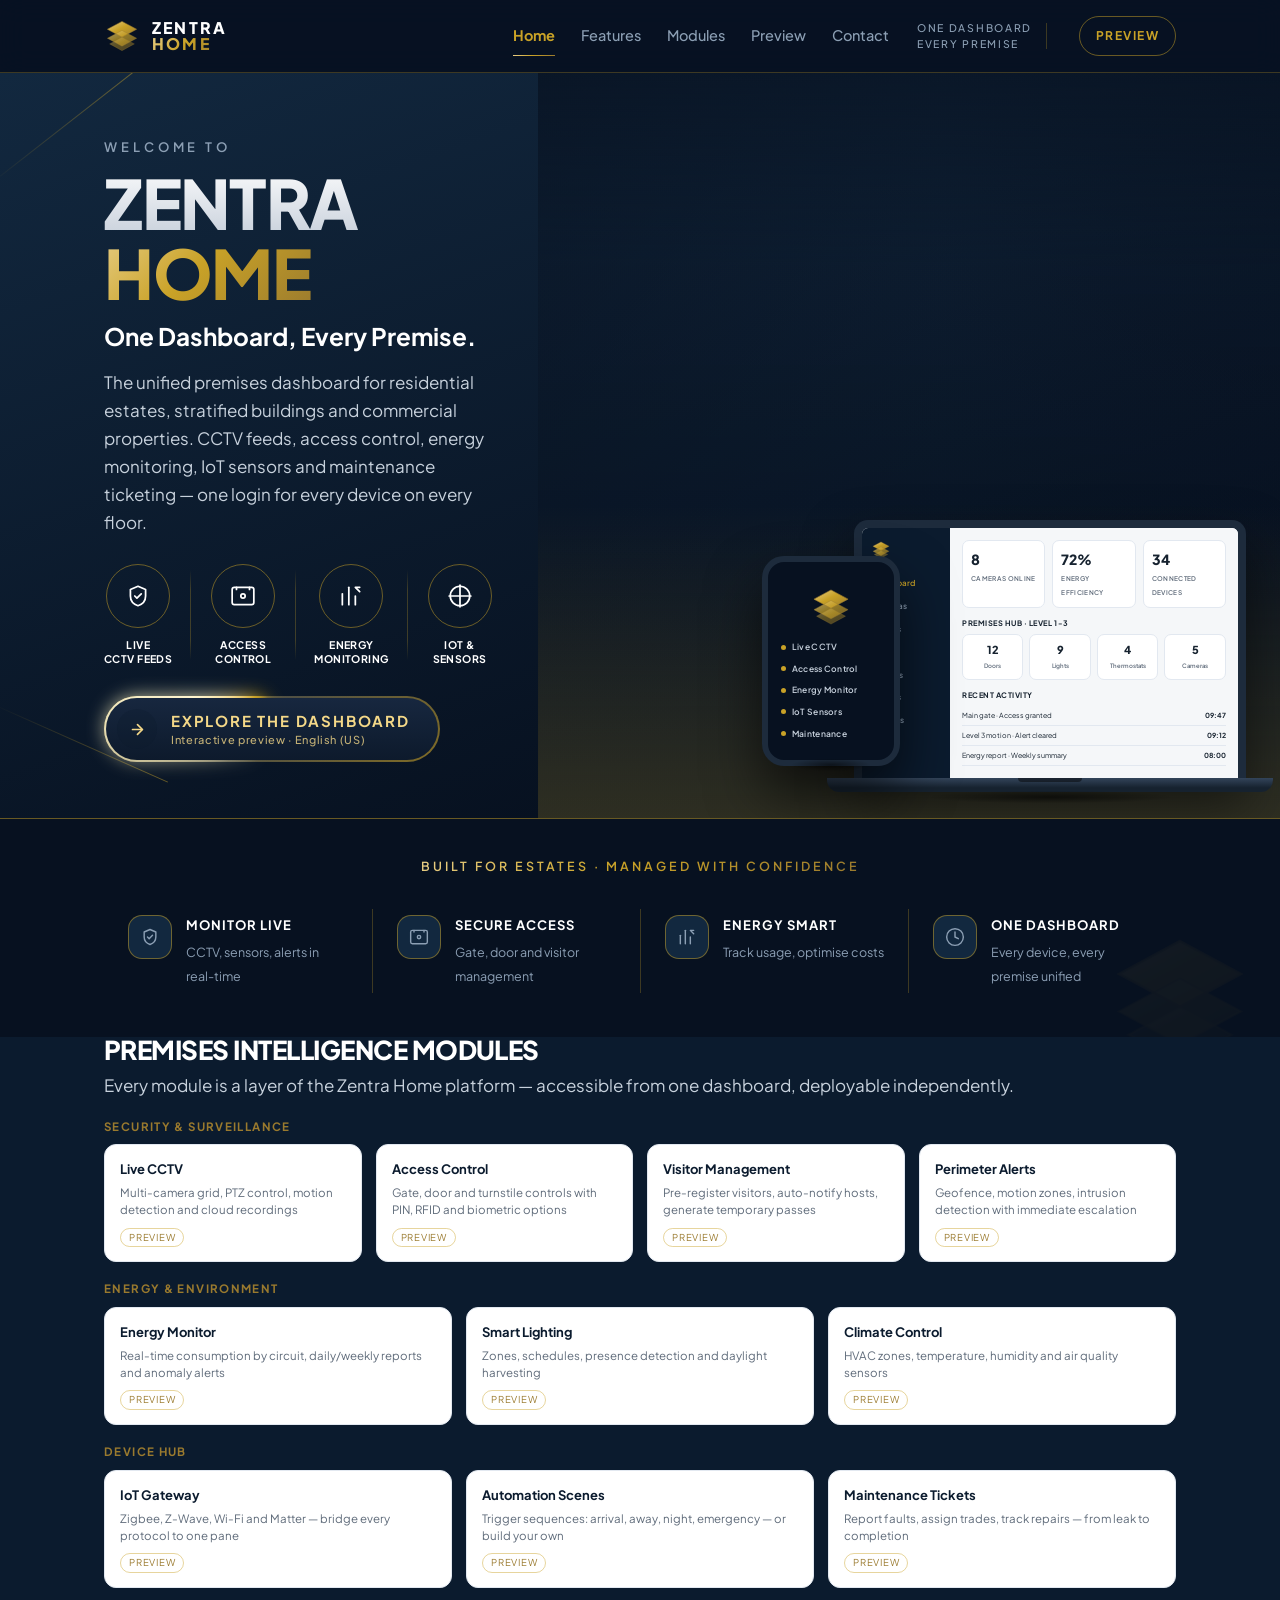
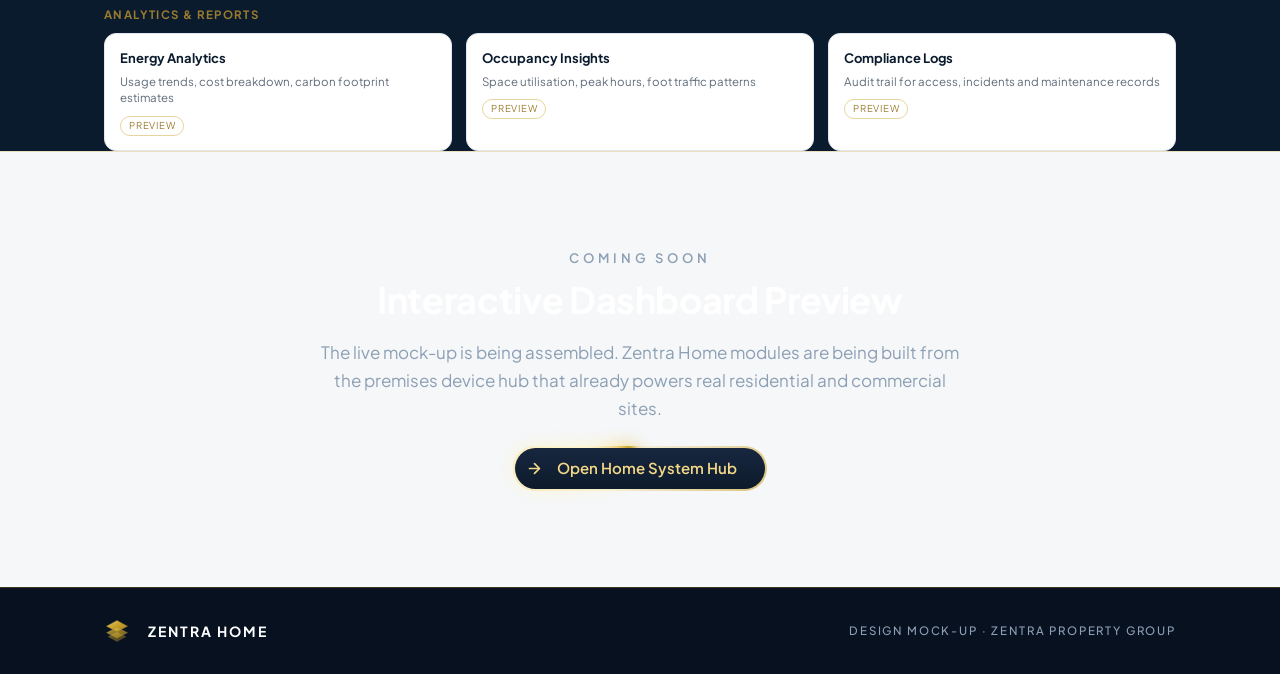
==== index.html @ 0ee9aa69 "Zentra Home — premises dashboard landing page" ====
<!DOCTYPE html>
<html lang="en">
<head>
<meta charset="utf-8">
<meta name="viewport" content="width=device-width, initial-scale=1">
<title>Zentra Home — One Dashboard, Every Premise.</title>
<meta name="description" content="Zentra Home — the unified premises dashboard for residential and commercial properties: CCTV, access control, energy monitoring, IoT automation and device hub in one platform.">
<meta name="robots" content="noindex, nofollow">
<link rel="icon" href="favicon.svg" type="image/svg+xml">
<link rel="stylesheet" href="assets/zentra.css">
</head>
<body>

<!-- ===== reusable brand mark ===== -->
<svg width="0" height="0" style="position:absolute" aria-hidden="true">
  <defs>
    <linearGradient id="gGold" x1="0" y1="0" x2="1" y2="1">
      <stop offset="0%" stop-color="#E8CE86"/><stop offset="45%" stop-color="#C9A227"/><stop offset="100%" stop-color="#9A7A2E"/>
    </linearGradient>
    <symbol id="mark" viewBox="0 0 64 64">
      <path d="M32 6 L58 20 L32 34 L6 20 Z" fill="url(#gGold)" opacity="1"/>
      <path d="M32 22 L58 36 L32 50 L6 36 Z" fill="url(#gGold)" opacity=".72"/>
      <path d="M32 34 L54 46 L32 58 L10 46 Z" fill="url(#gGold)" opacity=".44"/>
      <path d="M32 6 L58 20 L32 34 L6 20 Z" fill="none" stroke="#9A7A2E" stroke-width="1.1" opacity=".85"/>
      <path d="M32 22 L58 36 L32 50 L6 36 Z" fill="none" stroke="#9A7A2E" stroke-width="1" opacity=".6"/>
      <path d="M32 34 L54 46 L32 58 L10 46 Z" fill="none" stroke="#9A7A2E" stroke-width="1" opacity=".45"/>
    </symbol>
  </defs>
</svg>

<!-- ===================== HEADER ===================== -->
<header class="site-header">
  <div class="wrap header-inner">
    <a class="brand" href="#" aria-label="Zentra Home home">
      <svg class="brand-mark" aria-hidden="true"><use href="#mark"/></svg>
      <span class="brand-text"><b>ZENTRA</b><span>HOME</span></span>
    </a>
    <nav class="nav" aria-label="Main">
      <a href="#" aria-current="page">Home</a>
      <a href="#features">Features</a>
      <a href="#modules">Modules</a>
      <a href="#preview">Preview</a>
      <a href="#contact">Contact</a>
    </nav>
    <div class="header-tagline">
      <span>ONE DASHBOARD<br>EVERY PREMISE</span>
      <span class="bar"></span>
    </div>
    <a class="header-login" href="#preview">Preview</a>
  </div>
</header>

<!-- ===================== HERO ===================== -->
<section class="hero">
  <div class="hero-copy">
    <span class="sheen tl" aria-hidden="true" data-bleed></span>
    <span class="sheen bl" aria-hidden="true" data-bleed></span>

    <p class="eyebrow">Welcome To</p>
    <h1 class="display"><span class="grad-silver">ZENTRA</span> <span class="grad-gold">HOME</span></h1>
    <p class="subhead">One Dashboard, Every Premise.</p>
    <p class="lead">The unified premises dashboard for residential estates, stratified buildings and commercial properties. CCTV feeds, access control, energy monitoring, IoT sensors and maintenance ticketing — one login for every device on every floor.</p>

    <div class="feature-rail">
      <a class="item" href="#modules">
        <span class="icon-circle" aria-hidden="true">
          <svg width="26" height="26" viewBox="0 0 24 24" fill="none" stroke="currentColor" stroke-width="1.6" stroke-linecap="round" stroke-linejoin="round"><path d="M12 3l7 3v6c0 4.2-2.9 7.6-7 9-4.1-1.4-7-4.8-7-9V6z"/><path d="m9 12 2 2 4-4"/></svg>
        </span>
        <span>Live<br>CCTV Feeds</span>
      </a>
      <span class="divider-fade"></span>
      <a class="item" href="#modules">
        <span class="icon-circle" aria-hidden="true">
          <svg width="26" height="26" viewBox="0 0 24 24" fill="none" stroke="currentColor" stroke-width="1.6" stroke-linecap="round" stroke-linejoin="round"><rect x="2" y="4" width="20" height="16" rx="2"/><circle cx="12" cy="12" r="2"/><path d="M6 4v2"/><path d="M18 4v2"/></svg>
        </span>
        <span>Access<br>Control</span>
      </a>
      <span class="divider-fade"></span>
      <a class="item" href="#modules">
        <span class="icon-circle" aria-hidden="true">
          <svg width="26" height="26" viewBox="0 0 24 24" fill="none" stroke="currentColor" stroke-width="1.6" stroke-linecap="round" stroke-linejoin="round"><path d="M4 20V10"/><path d="M10 20V4"/><path d="M16 20v-8"/><path d="m20 8-3.5-3.5"/><path d="M20 4h-4"/></svg>
        </span>
        <span>Energy<br>Monitoring</span>
      </a>
      <span class="divider-fade"></span>
      <a class="item" href="#modules">
        <span class="icon-circle" aria-hidden="true">
          <svg width="26" height="26" viewBox="0 0 24 24" fill="none" stroke="currentColor" stroke-width="1.6" stroke-linecap="round" stroke-linejoin="round"><circle cx="12" cy="12" r="9"/><path d="M12 2v20"/><path d="M2 12h20"/></svg>
        </span>
        <span>IoT &amp;<br>Sensors</span>
      </a>
    </div>

    <div class="cta-row">
      <a class="zbtn zbtn--pill" href="#preview">
        <span class="zbtn-face zbtn-face--hero">
          <span class="orb" aria-hidden="true">
            <svg width="17" height="17" viewBox="0 0 24 24" fill="none" stroke="currentColor" stroke-width="2.4" stroke-linecap="round" stroke-linejoin="round"><path d="M5 12h13"/><path d="m12 5 7 7-7 7"/></svg>
          </span>
          <span class="stack">Explore The Dashboard<small>Interactive preview &middot; English (US)</small></span>
        </span>
      </a>
    </div>
  </div>

  <!-- visual field -->
  <div class="hero-visual" role="img" aria-label="Zentra Home dashboard showing CCTV feeds, energy gauges and device map on a laptop and phone">
    <div class="hero-bg" aria-hidden="true">
      <span class="hero-scrim"></span>
      <div class="grid-lines"></div>
      <span class="glow-spot" style="--x:65%;--y:45%" aria-hidden="true"></span>
      <span class="glow-spot" style="--x:30%;--y:65%" aria-hidden="true"></span>
    </div>

    <div class="devices">
      <!-- laptop -->
      <div class="laptop">
        <div class="laptop-screen">
          <div class="dash">
            <div class="dash-rail">
              <svg class="dmark" aria-hidden="true"><use href="#mark"/></svg>
              <div class="on">Dashboard</div><div>Cameras</div><div>Access</div>
              <div>Energy</div><div>Devices</div><div>Scenes</div><div>Settings</div>
            </div>
            <div class="dash-main">
              <div class="dash-stats">
                <div class="s"><b>8</b><i>Cameras Online</i></div>
                <div class="s"><b>72%</b><i>Energy Efficiency</i></div>
                <div class="s"><b>34</b><i>Connected Devices</i></div>
              </div>
              <div class="dash-sec">Premises Hub &middot; Level 1-3</div>
              <div class="dash-port">
                <div class="p"><b>12</b><i>Doors</i></div>
                <div class="p"><b>9</b><i>Lights</i></div>
                <div class="p"><b>4</b><i>Thermostats</i></div>
                <div class="p"><b>5</b><i>Cameras</i></div>
              </div>
              <div class="dash-sec">Recent Activity</div>
              <table class="dash-tbl">
                <tr><td>Main gate &middot; Access granted</td><td>09:47</td></tr>
                <tr><td>Level 3 motion &middot; Alert cleared</td><td>09:12</td></tr>
                <tr><td>Energy report &middot; Weekly summary</td><td>08:00</td></tr>
              </table>
            </div>
          </div>
        </div>
        <div class="laptop-base"></div>
      </div>
      <!-- phone -->
      <div class="phone">
        <svg class="pmark" aria-hidden="true"><use href="#mark"/></svg>
        <ul>
          <li><a href="#modules"><i></i>Live CCTV</a></li>
          <li><a href="#modules"><i></i>Access Control</a></li>
          <li><a href="#modules"><i></i>Energy Monitor</a></li>
          <li><a href="#modules"><i></i>IoT Sensors</a></li>
          <li><a href="#modules"><i></i>Maintenance</a></li>
        </ul>
      </div>
    </div>
  </div>
</section>

<!-- ===================== BENEFIT BAND ===================== -->
<section class="band" id="features">
  <div class="tagline"><span>Built For Estates &middot; Managed With Confidence</span></div>
  <div class="wrap">
    <div class="benefits">
      <div class="b">
        <span class="icon-tile" aria-hidden="true">
          <svg width="20" height="20" viewBox="0 0 24 24" fill="none" stroke="currentColor" stroke-width="1.7" stroke-linecap="round" stroke-linejoin="round"><path d="M12 3l7 3v6c0 4.2-2.9 7.6-7 9-4.1-1.4-7-4.8-7-9V6z"/><path d="m9 12 2 2 4-4"/></svg>
        </span>
        <div><b>Monitor Live</b><span>CCTV, sensors, alerts in real-time</span></div>
      </div>
      <div class="b">
        <span class="icon-tile" aria-hidden="true">
          <svg width="20" height="20" viewBox="0 0 24 24" fill="none" stroke="currentColor" stroke-width="1.7" stroke-linecap="round" stroke-linejoin="round"><rect x="2" y="4" width="20" height="16" rx="2"/><circle cx="12" cy="12" r="2"/><path d="M6 4v2"/><path d="M18 4v2"/></svg>
        </span>
        <div><b>Secure Access</b><span>Gate, door and visitor management</span></div>
      </div>
      <div class="b">
        <span class="icon-tile" aria-hidden="true">
          <svg width="20" height="20" viewBox="0 0 24 24" fill="none" stroke="currentColor" stroke-width="1.7" stroke-linecap="round" stroke-linejoin="round"><path d="M4 20V10"/><path d="M10 20V4"/><path d="M16 20v-8"/><path d="m20 8-3.5-3.5"/><path d="M20 4h-4"/></svg>
        </span>
        <div><b>Energy Smart</b><span>Track usage, optimise costs</span></div>
      </div>
      <div class="b">
        <span class="icon-tile" aria-hidden="true">
          <svg width="20" height="20" viewBox="0 0 24 24" fill="none" stroke="currentColor" stroke-width="1.7" stroke-linecap="round" stroke-linejoin="round"><circle cx="12" cy="12" r="10"/><path d="M12 6v6l4 2"/></svg>
        </span>
        <div><b>One Dashboard</b><span>Every device, every premise unified</span></div>
      </div>
    </div>
  </div>
  <svg class="watermark" data-bleed aria-hidden="true"><use href="#mark"/></svg>
</section>

<!-- ===================== MODULES ===================== -->
<section id="modules">
  <div class="wrap">
    <div class="preview-head">
      <h2 class="display" style="font-size:26px;margin:0 0 8px">Premises Intelligence Modules</h2>
      <p class="p">Every module is a layer of the Zentra Home platform — accessible from one dashboard, deployable independently.</p>
    </div>
    <div class="mod-group"><h3>Security &amp; Surveillance</h3><div class="mod-grid">
      <div class="mod-card"><b>Live CCTV</b><span>Multi-camera grid, PTZ control, motion detection and cloud recordings</span><span class="pill">Preview</span></div>
      <div class="mod-card"><b>Access Control</b><span>Gate, door and turnstile controls with PIN, RFID and biometric options</span><span class="pill">Preview</span></div>
      <div class="mod-card"><b>Visitor Management</b><span>Pre-register visitors, auto-notify hosts, generate temporary passes</span><span class="pill">Preview</span></div>
      <div class="mod-card"><b>Perimeter Alerts</b><span>Geofence, motion zones, intrusion detection with immediate escalation</span><span class="pill">Preview</span></div>
    </div></div>
    <div class="mod-group"><h3>Energy &amp; Environment</h3><div class="mod-grid">
      <div class="mod-card"><b>Energy Monitor</b><span>Real-time consumption by circuit, daily/weekly reports and anomaly alerts</span><span class="pill">Preview</span></div>
      <div class="mod-card"><b>Smart Lighting</b><span>Zones, schedules, presence detection and daylight harvesting</span><span class="pill">Preview</span></div>
      <div class="mod-card"><b>Climate Control</b><span>HVAC zones, temperature, humidity and air quality sensors</span><span class="pill">Preview</span></div>
    </div></div>
    <div class="mod-group"><h3>Device Hub</h3><div class="mod-grid">
      <div class="mod-card"><b>IoT Gateway</b><span>Zigbee, Z-Wave, Wi-Fi and Matter — bridge every protocol to one pane</span><span class="pill">Preview</span></div>
      <div class="mod-card"><b>Automation Scenes</b><span>Trigger sequences: arrival, away, night, emergency — or build your own</span><span class="pill">Preview</span></div>
      <div class="mod-card"><b>Maintenance Tickets</b><span>Report faults, assign trades, track repairs — from leak to completion</span><span class="pill">Preview</span></div>
    </div></div>
    <div class="mod-group"><h3>Analytics &amp; Reports</h3><div class="mod-grid">
      <div class="mod-card"><b>Energy Analytics</b><span>Usage trends, cost breakdown, carbon footprint estimates</span><span class="pill">Preview</span></div>
      <div class="mod-card"><b>Occupancy Insights</b><span>Space utilisation, peak hours, foot traffic patterns</span><span class="pill">Preview</span></div>
      <div class="mod-card"><b>Compliance Logs</b><span>Audit trail for access, incidents and maintenance records</span><span class="pill">Preview</span></div>
    </div></div>
  </div>
</section>

<!-- ===================== PREVIEW PLACEHOLDER ===================== -->
<section id="preview" style="padding:var(--s-3xl) 0;border-top:1px solid var(--hairline-soft)">
  <div class="wrap" style="text-align:center">
    <p class="eyebrow">Coming Soon</p>
    <h2 style="font-size:clamp(24px,3.2vw,36px);margin:10px 0 16px">Interactive Dashboard Preview</h2>
    <p style="max-width:640px;margin:0 auto var(--s-lg);color:var(--text-muted)">The live mock-up is being assembled. Zentra Home modules are being built from the premises device hub that already powers real residential and commercial sites.</p>
    <div class="cta-row" style="justify-content:center">
      <a class="zbtn zbtn--pill" href="https://api.zahirmjproperty.com/home-system" target="_blank" rel="noopener">
        <span class="zbtn-face">
          <span class="orb" aria-hidden="true">
            <svg width="17" height="17" viewBox="0 0 24 24" fill="none" stroke="currentColor" stroke-width="2.4" stroke-linecap="round" stroke-linejoin="round"><path d="M5 12h13"/><path d="m12 5 7 7-7 7"/></svg>
          </span>
          <span>Open Home System Hub</span>
        </span>
      </a>
    </div>
  </div>
</section>

<!-- ===================== FOOTER ===================== -->
<footer class="site-footer" id="contact">
  <div class="wrap inner">
    <svg class="brand-mark" aria-hidden="true" style="width:26px;height:26px"><use href="#mark"/></svg>
    <b style="font-size:14px;letter-spacing:.14em;color:#fff">ZENTRA HOME</b>
    <span class="micro">Design mock-up &middot; Zentra Property Group</span>
  </div>
</footer>

</body>
</html>
---- assets/zentra.css ----
/* ============================================================================
   ZENTRA DESIGN SYSTEM — zentra.css
   Modern · Futuristic · Luxury
   Source of truth: DESIGN.md (lint-clean, 0 errors / 0 warnings)
   Tokens mirror exports/zentra-tokens.css — edit DESIGN.md, then re-export.
   ============================================================================ */

@font-face {
  font-family: "Plus Jakarta Sans";
  src: url("PlusJakartaSans-var.woff2") format("woff2-variations");
  font-weight: 200 800;
  font-display: swap;
}

:root {
  /* ---- Palette (from DESIGN.md) ---- */
  --primary: #0b1b2e;
  --navy-deep: #071120;
  --navy-panel: #12283f;
  --navy-elevated: #16304a;
  --gold-core: #c9a227;
  --gold-light: #e8ce86;
  --gold-deep: #9a7a2e;
  --text-primary: #ffffff;
  --text-body: #c7d1dc;
  --text-muted: #8c9fb4;
  --on-gold: #0b1b2e;
  --success: #43b02a;
  --warning: #d98a1f;
  --danger: #e8776a;
  --info: #00a3b5;
  --success-deep: #2e7d1f;
  --warning-deep: #8a5a00;
  --danger-deep: #c0392b;
  --info-deep: #00707e;
  --surface-light: #f5f7f9;
  --ink-light: #16222f;
  --muted-light: #5f6b7a;
  --line-light: #e2e8f0;

  /* ---- Metallic gradients: gold is NEVER flat ---- */
  --grad-gold: linear-gradient(135deg, #e8ce86 0%, #c9a227 45%, #9a7a2e 100%);
  --grad-gold-hover: linear-gradient(135deg, #f3e2ac 0%, #d9b445 45%, #a8863a 100%);
  --grad-silver: linear-gradient(180deg, #ffffff 0%, #c3ccd8 100%);
  --grad-navy: linear-gradient(160deg, #12283f 0%, #071120 78%);
  --grad-sky: linear-gradient(180deg, #071120 0%, #0e2138 42%, #3a3a4d 66%, #8a6a42 82%, #c9a227 100%);

  /* ---- Elevation: light + hairline, not drop shadow ---- */
  --glow-gold: 0 0 28px rgba(201, 162, 39, 0.35);
  --hairline: rgba(201, 162, 39, 0.5);
  --hairline-soft: rgba(201, 162, 39, 0.28);
  --lift: 0 1px 0 rgba(255, 255, 255, 0.05) inset;

  /* ---- Shape ---- */
  --r-xs: 6px;
  --r-sm: 10px;
  --r-md: 14px;
  --r-lg: 20px;
  --r-xl: 28px;
  --r-pill: 999px;

  /* ---- Spacing ---- */
  --s-xs: 4px;
  --s-sm: 8px;
  --s-md: 16px;
  --s-lg: 24px;
  --s-xl: 40px;
  --s-2xl: 64px;
  --s-3xl: 96px;

  --wrap: 1120px;
  --font: "Plus Jakarta Sans", -apple-system, BlinkMacSystemFont, "Segoe UI", sans-serif;
}

* { box-sizing: border-box; margin: 0; padding: 0; }
html { scroll-behavior: smooth; -webkit-text-size-adjust: 100%; }

body {
  font-family: var(--font);
  background: var(--primary);
  color: var(--text-body);
  font-size: 15px;
  line-height: 1.6;
  -webkit-font-smoothing: antialiased;
}

img, svg { display: block; max-width: 100%; }
a { color: inherit; text-decoration: none; }

.wrap { width: 100%; max-width: var(--wrap); margin: 0 auto; padding: 0 24px; }

/* ============================ TYPE SCALE ============================ */
.display {
  font-size: clamp(38px, 6.2vw, 68px);
  font-weight: 800; line-height: 1.02; letter-spacing: -0.02em;
  text-transform: uppercase; color: var(--text-primary);
}
h1 { font-size: clamp(30px, 4vw, 44px); font-weight: 800; line-height: 1.08; letter-spacing: -0.02em; color: var(--text-primary); }
h2 { font-size: clamp(23px, 2.6vw, 30px); font-weight: 700; line-height: 1.18; letter-spacing: -0.01em; color: var(--text-primary); }
h3 { font-size: 19px; font-weight: 700; line-height: 1.3; letter-spacing: 0em; color: var(--text-primary); }
p  { font-size: 17px; line-height: 1.65; }
.eyebrow { font-size: 13px; font-weight: 600; letter-spacing: 0.3em; text-transform: uppercase; color: var(--text-muted); }
.micro   { font-size: 11.5px; font-weight: 500; letter-spacing: 0.16em; text-transform: uppercase; color: var(--text-muted); }
.label   { font-size: 13px; font-weight: 700; letter-spacing: 0.08em; text-transform: uppercase; }
.numeric { font-size: 30px; font-weight: 800; line-height: 1.1; letter-spacing: -0.01em; color: var(--text-primary); }
.lead    { font-size: 17px; line-height: 1.65; color: var(--text-body); }
.muted   { color: var(--text-muted); }

/* wordmark gradients — lockup only, never applied to other headings */
.grad-silver { background: var(--grad-silver); -webkit-background-clip: text; background-clip: text; color: transparent; }
.grad-gold   { background: var(--grad-gold);   -webkit-background-clip: text; background-clip: text; color: transparent; }

/* ============================ HEADER ============================ */
.site-header {
  position: sticky; top: 0; z-index: 60;
  background: rgba(7, 17, 32, 0.82);
  backdrop-filter: blur(14px);
  border-bottom: 1px solid var(--hairline-soft);
}
.header-inner { display: flex; align-items: center; gap: 28px; min-height: 72px; }

.brand { display: flex; align-items: center; gap: 12px; margin-right: auto; }
.brand-mark { width: 36px; height: 36px; flex: 0 0 auto; }
.brand-text { display: flex; flex-direction: column; line-height: 1.02; }
.brand-text b { font-size: 16px; font-weight: 800; letter-spacing: 0.14em; color: var(--text-primary); }
.brand-text span { font-size: 16px; font-weight: 800; letter-spacing: 0.14em; background: var(--grad-gold); -webkit-background-clip: text; background-clip: text; color: transparent; }

.nav { display: flex; gap: 26px; }
.nav a {
  font-size: 14.5px; font-weight: 500; color: var(--text-muted);
  padding: 6px 0; position: relative; transition: color 0.18s ease;
}
.nav a:hover { color: var(--text-primary); }
/* active state = gold text + gold hairline underline (not a filled pill) */
.nav a[aria-current="page"] { color: var(--gold-core); font-weight: 700; }
.nav a[aria-current="page"]::after {
  content: ""; position: absolute; left: 0; right: 0; bottom: -2px;
  height: 1px; background: var(--grad-gold);
}

.header-tagline { display: flex; align-items: center; gap: 14px; }
.header-tagline .bar { width: 1px; height: 26px; background: var(--hairline-soft); }
.header-tagline span { font-size: 10.5px; font-weight: 500; letter-spacing: 0.16em; text-transform: uppercase; color: var(--text-muted); max-width: 128px; line-height: 1.5; }
/* right-hand login: balances the bar and gives the header a clear action */
.header-login {
  display: inline-flex; align-items: center; gap: 8px; margin-left: 4px;
  font-size: 12px; font-weight: 700; letter-spacing: 0.12em; text-transform: uppercase;
  color: var(--gold-core); border: 1px solid var(--hairline); border-radius: var(--r-pill);
  padding: 9px 16px; white-space: nowrap; transition: all 0.18s ease;
}
.header-login:hover { background: var(--navy-panel); color: var(--gold-light); }
@media (max-width: 1240px) { .header-login { display: none; } }

/* ============================ BUTTONS ============================ */
.btn {
  display: inline-flex; align-items: center; gap: 14px;
  font-family: var(--font); font-size: 15px; font-weight: 700;
  letter-spacing: 0.12em; text-transform: uppercase;
  border: 0; cursor: pointer; transition: all 0.2s ease;
}
/* primary: gold gradient pill + soft glow — exactly one per viewport */
.btn-primary {
  background: var(--grad-gold); color: var(--on-gold);
  border-radius: var(--r-pill); padding: 15px 26px 15px 15px;
  box-shadow: var(--glow-gold);
}
.btn-primary:hover { background: var(--grad-gold-hover); }
.btn-primary .orb {
  width: 40px; height: 40px; border-radius: 50%; flex: 0 0 auto;
  background: rgba(11, 27, 46, 0.16);
  display: grid; place-items: center;
}
.btn-primary .stack { display: flex; flex-direction: column; gap: 2px; text-align: left; }
.btn-primary .stack small {
  font-size: 11px; font-weight: 500; letter-spacing: 0.06em;
  text-transform: none; opacity: 0.78;
}
/* ghost: gold outline on navy */
.btn-ghost {
  background: transparent; color: var(--gold-core);
  border: 1px solid var(--hairline); border-radius: var(--r-pill);
  padding: 14px 26px;
}
.btn-ghost:hover { background: var(--navy-panel); color: var(--gold-light); }
.btn-arrow {
  width: 46px; height: 46px; border-radius: 50%;
  border: 1px solid var(--hairline); background: transparent;
  color: var(--gold-core); display: grid; place-items: center; cursor: pointer;
}
.btn-arrow:hover { background: var(--navy-panel); }

/* ============================ PANELS / CARDS ============================ */
.panel-navy { background: var(--navy-panel); border: 1px solid var(--hairline-soft); border-radius: var(--r-md); padding: 24px; }
.panel-glass { background: var(--navy-elevated); border: 1px solid var(--hairline); border-radius: var(--r-lg); padding: 24px; box-shadow: var(--lift); }
.card-light { background: var(--surface-light); color: var(--ink-light); border-radius: var(--r-md); padding: 20px; }

.stat-card { background: var(--navy-panel); border: 1px solid var(--hairline-soft); border-radius: var(--r-md); padding: 18px; }
.stat-card .stat-label { font-size: 12px; font-weight: 600; letter-spacing: 0.06em; text-transform: uppercase; color: var(--text-muted); margin-top: 6px; }

.badge { display: inline-flex; align-items: center; font-size: 12px; font-weight: 700; letter-spacing: 0.08em; text-transform: uppercase; border-radius: var(--r-pill); padding: 7px 14px; }
.badge-success { color: var(--success); background: rgba(67, 176, 42, 0.12); }
.badge-warning { color: var(--warning); background: rgba(217, 138, 31, 0.12); }
.badge-danger  { color: var(--danger);  background: rgba(232, 119, 106, 0.12); }
.badge-info    { color: var(--info);    background: rgba(0, 163, 181, 0.12); }

/* icon containers — circle for hero, rounded square elsewhere */
.icon-circle { width: 64px; height: 64px; border-radius: 50%; border: 1px solid var(--hairline); display: grid; place-items: center; color: var(--gold-core); flex: 0 0 auto; }
.icon-tile { width: 44px; height: 44px; border-radius: var(--r-md); border: 1px solid var(--hairline); background: var(--navy-panel); display: grid; place-items: center; color: var(--gold-core); flex: 0 0 auto; }

.divider-gold { height: 1px; background: var(--hairline); border: 0; }
.divider-fade { width: 1px; align-self: stretch; background: linear-gradient(180deg, transparent, var(--hairline-soft) 22%, var(--hairline-soft) 78%, transparent); }

/* ============================ HERO (asymmetric 40/60) ============================ */
.hero { display: grid; grid-template-columns: 42% 58%; min-height: 668px; background: var(--grad-navy); position: relative; overflow: hidden; }
.hero-copy { min-width: 0; padding: 64px 44px 56px max(24px, calc((100vw - var(--wrap)) / 2 + 24px)); display: flex; flex-direction: column; justify-content: center; position: relative; z-index: 2; }
.hero-copy .eyebrow { margin-bottom: 10px; }
.hero-copy .display { margin-bottom: 14px; }
.hero-copy .subhead { font-size: clamp(19px, 1.9vw, 25px); font-weight: 700; color: var(--text-primary); margin-bottom: 16px; line-height: 1.25; }
.hero-copy p.lead { max-width: 46ch; margin-bottom: 28px; }

.feature-rail { display: flex; align-items: stretch; gap: 18px; margin-bottom: 30px; }
.feature-rail .item { display: flex; flex-direction: column; align-items: center; gap: 10px; text-align: center; flex: 1; }
.feature-rail .item span {
  font-size: 10.5px; font-weight: 700; letter-spacing: 0.04em; text-transform: uppercase;
  color: var(--text-primary); line-height: 1.35;
  white-space: nowrap;  /* only the explicit <br> breaks a line */
  min-height: 2.7em;    /* all four labels = 2 lines -> even bottom edge */
}
.feature-rail .divider-fade { margin: 6px 0; }

.cta-row { display: flex; align-items: center; gap: 14px; flex-wrap: wrap; }

/* decorative diagonal gold hairlines — max two per page */
.sheen { position: absolute; width: 190px; height: 1px; background: linear-gradient(90deg, transparent, var(--hairline)); pointer-events: none; }
.sheen.tl { top: 52px; left: -30px; transform: rotate(-38deg); }
.sheen.bl { bottom: 74px; left: -14px; transform: rotate(24deg); }

/* hero visual field — photographic background (replaces the drawn SVG skyline).
   The photo is the customer-facing artwork: no filters that would misrepresent it. */
.hero-visual { position: relative; overflow: hidden; min-width: 0; background: var(--grad-navy); }
.hero-photo { position: absolute; inset: 0; display: block; }
.hero-photo img {
  width: 100%; height: 100%; object-fit: cover; display: block;
  /* keeps sky + towers + tree line in frame and pulls the horizon clear of the laptop */
  object-position: center 32%;
}
/* Legibility scrim only — it sits under the device mock-ups (z-index 3), never over them. */
.hero-scrim {
  position: absolute; inset: 0; pointer-events: none;
  background:
    linear-gradient(180deg, rgba(7, 17, 32, 0.62) 0%, rgba(7, 17, 32, 0.10) 26%, rgba(7, 17, 32, 0.16) 62%, rgba(7, 17, 32, 0.72) 100%),
    linear-gradient(90deg, rgba(7, 17, 32, 0.45) 0%, rgba(7, 17, 32, 0.12) 55%, rgba(7, 17, 32, 0.42) 100%);
}
/* gold kiss on the bottom edge so the photo ties into the palette */
.hero-scrim::after {
  content: ""; position: absolute; inset: 0;
  background: linear-gradient(0deg, rgba(201, 162, 39, 0.20) 0%, transparent 42%);
}

/* device mock-ups anchored bottom-right */
.devices { position: absolute; right: 34px; bottom: 26px; display: flex; align-items: flex-end; gap: 0; z-index: 3; }
/* phone sits in FRONT-LEFT, overlapping only the dashboard's icon rail (decorative) —
   never a data column. Deviation from the reference (phone was bottom-right), deliberate. */
.laptop { width: 392px; position: relative; }  /* fixed: mock-up must never reflow */
.laptop-screen {
  background: var(--surface-light); border: 8px solid #1d2b3c; border-bottom: 0;
  border-radius: var(--r-md) var(--r-md) 0 0; overflow: hidden; box-shadow: 0 24px 50px rgba(0, 0, 0, 0.5);
}
.laptop-base {
  width: 114%; margin-left: -7%; height: 14px;
  background: linear-gradient(180deg, #33445a, #16222f 70%);
  border-radius: 0 0 12px 12px;
  position: relative;
}
.laptop-base::after {
  content: ""; position: absolute; left: 50%; top: 0; transform: translateX(-50%);
  width: 64px; height: 4px; border-radius: 0 0 6px 6px; background: rgba(0, 0, 0, 0.45);
}
.phone {
  order: -1;              /* phone LEFT of laptop */
  width: 138px; margin-right: -46px; margin-bottom: 26px;
  background: var(--navy-deep); border: 6px solid #1d2b3c;
  border-radius: 22px; padding: 18px 13px 20px; text-align: center;
  box-shadow: 0 28px 54px rgba(0, 0, 0, 0.62); position: relative; z-index: 4;
}
/* contact shadows ground both devices on the plaza */
.laptop::after, .phone::before {
  content: ""; position: absolute; left: 50%; bottom: -14px; transform: translateX(-50%);
  width: 88%; height: 18px; border-radius: 50%;
  background: radial-gradient(50% 50% at 50% 50%, rgba(0, 0, 0, 0.55) 0%, transparent 72%);
}
.phone .pmark { width: 42px; height: 42px; margin: 6px auto 12px; }
.phone ul { list-style: none; text-align: left; display: flex; flex-direction: column; gap: 8px; }
.phone li { font-size: 8.5px; font-weight: 600; letter-spacing: 0.03em; color: var(--text-body); display: flex; align-items: center; gap: 6px; }
.phone li i { width: 5px; height: 5px; border-radius: 50%; background: var(--gold-core); flex: 0 0 auto; }

/* dashboard inside laptop (light = dense operational surface) */
.dash { display: grid; grid-template-columns: 88px 1fr; font-size: 9px; }
.dash-rail { background: var(--primary); padding: 12px 9px; }
.dash-rail .dmark { width: 20px; height: 20px; margin-bottom: 12px; }
.dash-rail div { color: var(--text-muted); font-size: 8px; font-weight: 600; padding: 5px 0; letter-spacing: 0.02em; }
.dash-rail div.on { color: var(--gold-core); }
.dash-main { background: var(--surface-light); padding: 12px; overflow: hidden; }
.dash-stats { display: grid; grid-template-columns: repeat(3, 1fr); gap: 7px; margin-bottom: 9px; }
.dash-stats .s { background: #fff; border: 1px solid var(--line-light); border-radius: 7px; padding: 7px 8px; }
.dash-stats .s b { display: block; font-size: 14px; font-weight: 800; color: var(--ink-light); letter-spacing: -0.01em; }
.dash-stats .s i { font-style: normal; font-size: 6.5px; font-weight: 600; letter-spacing: 0.05em; text-transform: uppercase; color: var(--muted-light); }
.dash-sec { font-size: 7.5px; font-weight: 700; text-transform: uppercase; letter-spacing: 0.07em; color: var(--ink-light); margin: 9px 0 5px; }
.dash-port { display: grid; grid-template-columns: repeat(4, 1fr); gap: 6px; }
.dash-port .p { background: #fff; border: 1px solid var(--line-light); border-radius: 7px; padding: 6px; text-align: center; }
.dash-port .p b { display: block; font-size: 11px; font-weight: 800; color: var(--ink-light); }
.dash-port .p i { font-style: normal; font-size: 6px; color: var(--muted-light); font-weight: 600; }
.dash-tbl { width: 100%; border-collapse: collapse; }
.dash-tbl td { font-size: 7px; padding: 4px 0; border-bottom: 1px solid var(--line-light); color: var(--ink-light); }
.dash-tbl td:last-child { text-align: right; font-weight: 700; }

/* ============================ BENEFIT BAND ============================ */
.band { background: var(--navy-deep); border-top: 1px solid var(--hairline); position: relative; overflow: hidden; }
.band .tagline { text-align: center; padding: 34px 24px 8px; }
.band .tagline span {
  font-size: 12.5px; font-weight: 600; letter-spacing: 0.24em; text-transform: uppercase;
  background: var(--grad-gold); -webkit-background-clip: text; background-clip: text; color: transparent;
}
.benefits { display: grid; grid-template-columns: repeat(4, 1fr); gap: 0; padding: 24px 0 44px; position: relative; z-index: 2; }
/* icon inline-left of text — avoids the icon-topper template tell */
.benefits .b { display: flex; align-items: flex-start; gap: 14px; padding: 6px 24px; min-width: 0; }
.benefits .b > * { min-width: 0; }
.benefits .b span { overflow-wrap: anywhere; }
.benefits .b + .b { border-left: 1px solid var(--hairline-soft); }
.benefits .b b { display: block; font-size: 13px; font-weight: 700; letter-spacing: 0.08em; text-transform: uppercase; color: var(--text-primary); margin-bottom: 3px; }
.benefits .b span { font-size: 12.5px; color: var(--text-muted); }
.watermark { position: absolute; right: -30px; bottom: -40px; width: 260px; opacity: 0.05; pointer-events: none; }

/* ============================ FOOTER ============================ */
.site-footer { background: var(--navy-deep); border-top: 1px solid var(--hairline-soft); padding: 30px 0; }
.site-footer .inner { display: flex; align-items: center; gap: 18px; flex-wrap: wrap; }
.site-footer .micro { margin-left: auto; }

/* ============================ A11Y ============================ */
:focus-visible { outline: 2px solid var(--gold-core); outline-offset: 3px; border-radius: 4px; }
.sr-only { position: absolute; width: 1px; height: 1px; padding: 0; margin: -1px; overflow: hidden; clip: rect(0, 0, 0, 0); white-space: nowrap; border: 0; }

/* ============================ RESPONSIVE ============================ */
@media (max-width: 1120px) {
  .hero { grid-template-columns: 48% 52%; }
  .header-tagline { display: none; }
}/* device group = 392 + 138 - 46 = 484px natural; scale it down rather than
   squeezing the dashboard (which would clip its data). */
@media (max-width: 1120px) and (min-width: 901px) {
  .devices { transform: scale(0.86); transform-origin: bottom right; }
}

@media (max-width: 900px) {
  .hero { grid-template-columns: 1fr; min-height: 0; }
  .hero-copy { padding: 48px 24px 40px; }
  .hero-visual { min-height: 430px; }
  .devices { right: 50%; transform: translateX(50%); transform-origin: bottom center; }
  .devices { bottom: 20px; }
}
@media (max-width: 560px) {
  .devices { transform: translateX(50%) scale(0.78); }
}
@media (max-width: 420px) {
  .devices { transform: translateX(50%) scale(0.60); }
}
/* <=340px: leave room for the laptop base overhang so nothing is clipped */
@media (max-width: 340px) {
  .devices { transform: translateX(50%) scale(0.53); }
}
@media (max-width: 720px) {
  .nav { display: none; }
  .benefits { grid-template-columns: 1fr 1fr; padding-bottom: 34px; }
  .benefits .b + .b { border-left: 0; }
  .benefits .b { padding: 14px 18px; }
  .benefits .b:nth-child(odd) { border-right: 1px solid var(--hairline-soft); }
  .benefits .b:nth-child(n + 3) { border-top: 1px solid var(--hairline-soft); }
  .feature-rail { gap: 10px; }
  .feature-rail .item span { font-size: 9.5px; }
  .icon-circle { width: 50px; height: 50px; }
}
/* feature rail: 4 labels can't fit under ~400px -> wrap to 2x2 */
@media (max-width: 400px) {
  .feature-rail { flex-wrap: wrap; row-gap: 16px; }
  .feature-rail .item { flex: 0 0 calc(50% - 6px); }
  .feature-rail .divider-fade { display: none; }
}
@media (max-width: 460px) {
  .benefits { grid-template-columns: 1fr; }
  .benefits .b { border-right: 0 !important; border-top: 0; padding: 12px 20px; }
  .benefits .b + .b { border-top: 1px solid var(--hairline-soft); }
}

@media (prefers-reduced-motion: reduce) {
  html { scroll-behavior: auto; }
  * { transition: none !important; animation: none !important; }
  /* keep a static gold edge so the button still reads as a CTA */
  .icon-circle::after { display: none; }
}


/* ============================================================================
   COMPONENT — .zbtn   |   Zentra gold shimmer button
   "Kilauan emas bergerak mengelilingi border"

   WHY PRIOR ATTEMPTS FAILED
   -------------------------
   Earlier versions animated `transform: rotate(360deg)` on the ring element.
   Rotating the ELEMENT rotates its box and its mask too, so the ring swings
   off the button's rounded rectangle, sweeps across the button face, and
   breaks at the corners. It cannot work at any speed.

   THE FIX
   -------
   Animate the GRADIENT ANGLE, not the element. A registered Houdini custom
   property makes it interpolatable:

       @property --za { syntax: "<angle>"; initial-value: 0deg; }

   The element never moves, so the ring stays locked to the border radius
   while the light travels around it.

   LAYER STACK — no mask-composite anywhere (that is what broke before):
     .zbtn         transparent wrapper; its `padding` IS the ring thickness
     .zbtn         own background = permanent subtle gold base ring
     .zbtn::before blurred conic gradient  -> glow that bleeds OUTWARD
     .zbtn::after  crisp   conic gradient  -> the travelling light
     .zbtn-face    opaque face; covers the centre, leaving only the ring
   ========================================================================== */

@property --za {
  syntax: "<angle>";
  inherits: false;
  initial-value: 0deg;
}

@keyframes zentra-orbit { to { --za: 360deg; } }

.zbtn {
  --zbtn-ring: 2px;
  --zbtn-r: 14px;
  --zbtn-r-out: calc(var(--zbtn-r) + var(--zbtn-ring));
  --zbtn-dur: 3.6s;
  /* STOPS ONLY (no gradient wrapper). Traps: a gradient stored in a custom
     property gets its inner var(--za) RESOLVED at declaration time on .zbtn,
     so animating --za on the pseudo-element can no longer reach it. We pass
     the raw stop list instead and build the gradient inside the pseudo rule,
     where var(--za) is still live. */
  --zbtn-stops:
      rgba(255,246,208,0)    0deg,
      rgba(255,246,208,0)  205deg,
      rgba(255,246,208,.16) 234deg,
      rgba(255,246,208,.72) 268deg,
      #fff6d0               292deg,
      #f4d888               310deg,
      #c9a227               332deg,
      rgba(201,162,39,.10)  352deg,
      rgba(201,162,39,0)    360deg;

  position: relative;
  isolation: isolate;
  display: inline-flex;
  padding: var(--zbtn-ring);
  border-radius: var(--zbtn-r-out);
  text-decoration: none;
  /* permanent base ring — paints beneath every other layer */
  background: linear-gradient(135deg,
      rgba(201,162,39,.62) 0%,
      rgba(244,216,136,.30) 46%,
      rgba(201,162,39,.62) 100%);
  transition: transform .25s ease, box-shadow .25s ease;
}

.zbtn::before,
.zbtn::after {
  content: "";
  position: absolute;
  inset: 0;
  border-radius: inherit;
  background: conic-gradient(from var(--za) at 50% 50%, var(--zbtn-stops));
  animation: zentra-orbit var(--zbtn-dur) linear infinite;
  pointer-events: none;
}
/* outward glow — blur bleeds past the box; NO ancestor may clip it */
.zbtn::before { z-index: 0; filter: blur(9px) saturate(1.35); opacity: .80; }
/* the travelling light */
.zbtn::after  { z-index: 1; }

.zbtn-face {
  position: relative;
  z-index: 2;
  display: flex;
  align-items: center;
  gap: 14px;
  border-radius: var(--zbtn-r);
  padding: 15px 26px;
  background: linear-gradient(180deg, #17273f 0%, #0d1a2c 100%);
  color: #f4d888;
  font-weight: 600;
  line-height: 1.25;
}

/* interaction */
.zbtn:hover { transform: translateY(-1px); }
.zbtn:hover::before { opacity: 1; filter: blur(11px) saturate(1.5); }
.zbtn:active { transform: translateY(0); }
.zbtn:focus-visible { outline: 2px solid #f4d888; outline-offset: 3px; }

/* sizes */
.zbtn--sm .zbtn-face { padding: 10px 16px; gap: 9px; font-size: 13px; }
.zbtn--md .zbtn-face { padding: 12px 20px; gap: 11px; font-size: 14px; }
.zbtn--lg .zbtn-face { padding: 15px 26px; gap: 14px; font-size: 15px; }

/* faded variant — softer, for secondary CTAs */
.zbtn--soft { background: linear-gradient(135deg,
      rgba(201,162,39,.28) 0%, rgba(244,216,136,.14) 46%, rgba(201,162,39,.28) 100%); }

/* frozen-frame helper (used by the motion test rig + the lab film strip) */
.zbtn--frozen::before,
.zbtn--frozen::after {
  animation-play-state: paused;
  animation-delay: var(--fd, 0s);
}

@media (prefers-reduced-motion: reduce) {
  /* --za is registered with inherits:false, so it must be set ON the
     pseudo-elements. Setting it on .zbtn silently did nothing. */
  .zbtn::before,
  .zbtn::after { animation: none; --za: 300deg; }
  .zbtn:hover { transform: none; }
  .zbtn:hover::before { filter: blur(9px) saturate(1.35); }
}

/* ---- pill variant + hero face: same orbit ring, banner-style layout ---- */
.zbtn--pill { --zbtn-r: 999px; }
.zbtn--pill .zbtn-face {
  border-radius: var(--r-pill);
  padding: 11px 28px 11px 11px;
}
.zbtn-face--hero .orb {
  width: 40px; height: 40px; border-radius: 50%; flex: 0 0 auto;
  background: rgba(11, 27, 46, 0.28);
  display: grid; place-items: center;
}
.zbtn-face--hero .stack {
  display: flex; flex-direction: column; gap: 2px; text-align: left;
  font-size: 15px; font-weight: 700; letter-spacing: .12em;
  text-transform: uppercase;
}
.zbtn-face--hero .stack small {
  font-size: 11px; font-weight: 500; letter-spacing: .06em;
  text-transform: none; opacity: .78;
}

/* ============================================================================
   COMPONENT — .icon-circle   |   gold shimmer sweep across the icon
   Requested with the button glow ("kilauan emas" on the icons too).
   The sweep only crosses the icon disc, so it reads as light passing over
   metal rather than a flashing block.
   ============================================================================ */
.icon-circle {
  position: relative;
  overflow: hidden;
  isolation: isolate;
}
.icon-circle::after {
  content: "";
  position: absolute;
  top: -20%;
  left: -160%;
  width: 60%;
  height: 140%;
  background: linear-gradient(115deg,
      rgba(255,246,208,0) 0%,
      rgba(255,246,208,.38) 40%,
      rgba(255,255,255,.72) 50%,
      rgba(255,246,208,.38) 60%,
      rgba(255,246,208,0) 100%);
  transform: skewX(-18deg);
  animation: zentra-shimmer 5.2s ease-in-out infinite;
  pointer-events: none;
  z-index: 3;
}
@keyframes zentra-shimmer {
  0%, 62%   { left: -160%; }
  88%, 100% { left: 160%; }
}


/* --- Preview links (19/9/2026): kad hero/telefon/peta pratonton boleh klik --- */
a.item { color: inherit; text-decoration: none; transition: transform .15s ease; }
a.item:hover { transform: translateY(-2px); }
a.item:hover .icon-circle { border-color: var(--gold-core); }
.phone li a { color: inherit; text-decoration: none; display: flex; align-items: center; gap: 6px; }
.phone li a:hover { color: var(--gold-core); }
#preview { background: var(--surface-light); padding: 54px 0 64px; }
#preview .preview-head { text-align: center; margin-bottom: 26px; }
#preview .preview-head h2 { color: var(--ink-light); }
#preview .preview-head p.p { color: var(--muted-light); font-size: 14px; margin: 0 auto; max-width: 640px; }
.mod-grid { display: grid; grid-template-columns: repeat(auto-fit, minmax(210px, 1fr)); gap: 14px; }
.mod-card { display: block; background: #fff; border: 1px solid var(--line-light); border-radius: 12px;
            padding: 14px 15px; text-decoration: none; color: inherit;
            transition: box-shadow .15s ease, transform .15s ease, border-color .15s ease; }
.mod-card:hover { transform: translateY(-2px); box-shadow: 0 10px 26px rgba(11,27,46,.10); border-color: var(--gold-core); }
.mod-card b { display: block; font-size: 13px; color: var(--primary); }
.mod-card span { display: block; font-size: 11.5px; color: var(--muted-light); margin-top: 5px; line-height: 1.45; }
.mod-card .pill { display: inline-block; margin-top: 9px; font-size: 9.5px; letter-spacing: .08em;
                  text-transform: uppercase; color: var(--gold-deep); border: 1px solid rgba(201,162,39,.45);
                  border-radius: 999px; padding: 2px 8px; }
.mod-group { margin-top: 20px; }
.mod-group h3 { font-size: 11.5px; letter-spacing: .12em; text-transform: uppercase; color: var(--gold-deep); margin: 0 0 10px; }
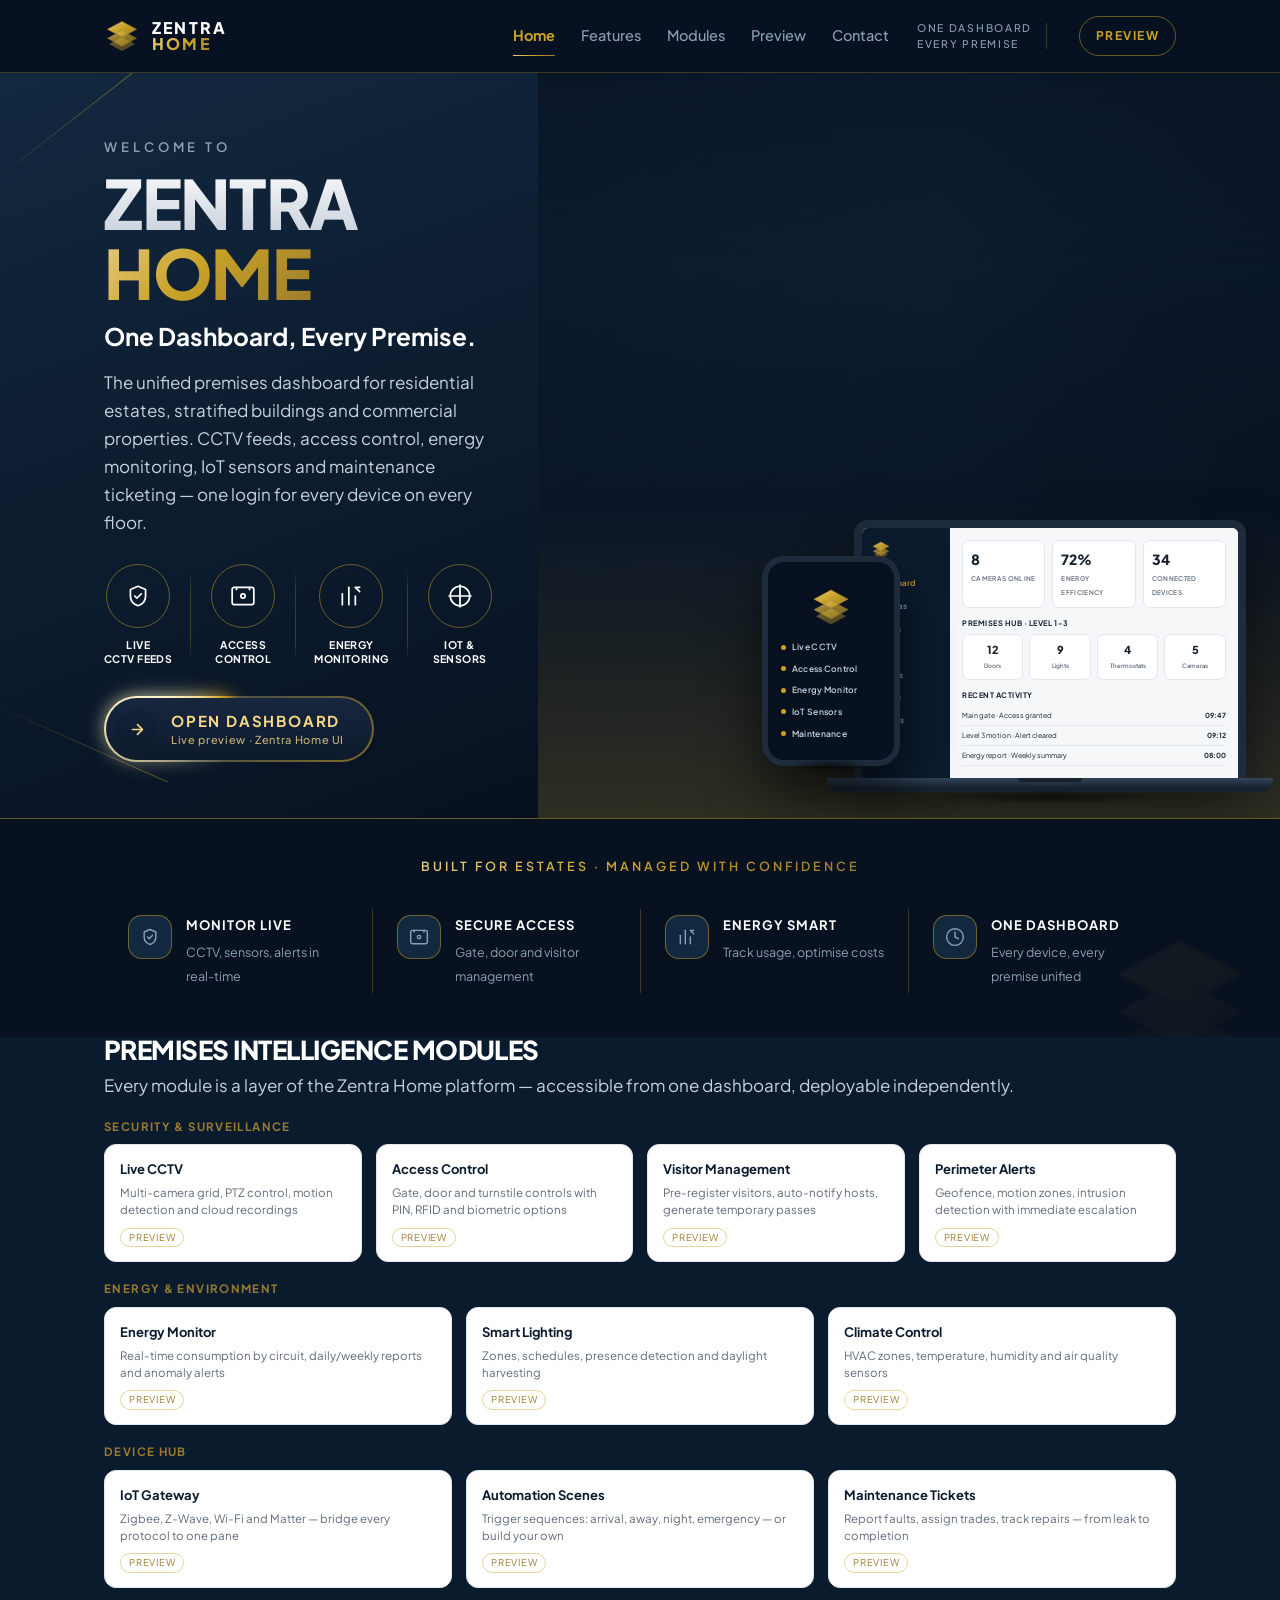
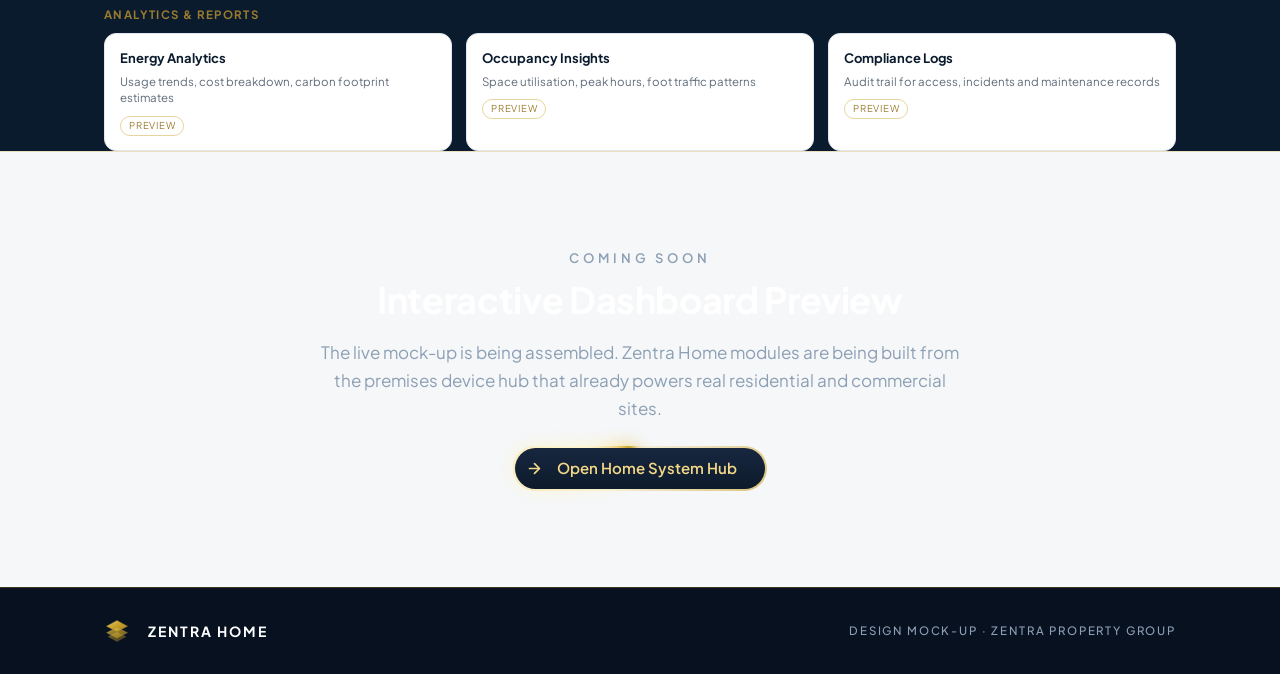
==== commit 56f65fb5: "add: Zentra Home dashboard — live preview UI with cameras, devices, energy & log tabs" ====
--- a/index.html
+++ b/index.html
@@ -92,12 +92,12 @@
     </div>
 
     <div class="cta-row">
-      <a class="zbtn zbtn--pill" href="#preview">
+      <a class="zbtn zbtn--pill" href="dashboard.html">
         <span class="zbtn-face zbtn-face--hero">
           <span class="orb" aria-hidden="true">
             <svg width="17" height="17" viewBox="0 0 24 24" fill="none" stroke="currentColor" stroke-width="2.4" stroke-linecap="round" stroke-linejoin="round"><path d="M5 12h13"/><path d="m12 5 7 7-7 7"/></svg>
           </span>
-          <span class="stack">Explore The Dashboard<small>Interactive preview &middot; English (US)</small></span>
+          <span class="stack">Open Dashboard<small>Live preview &middot; Zentra Home UI</small></span>
         </span>
       </a>
     </div>
